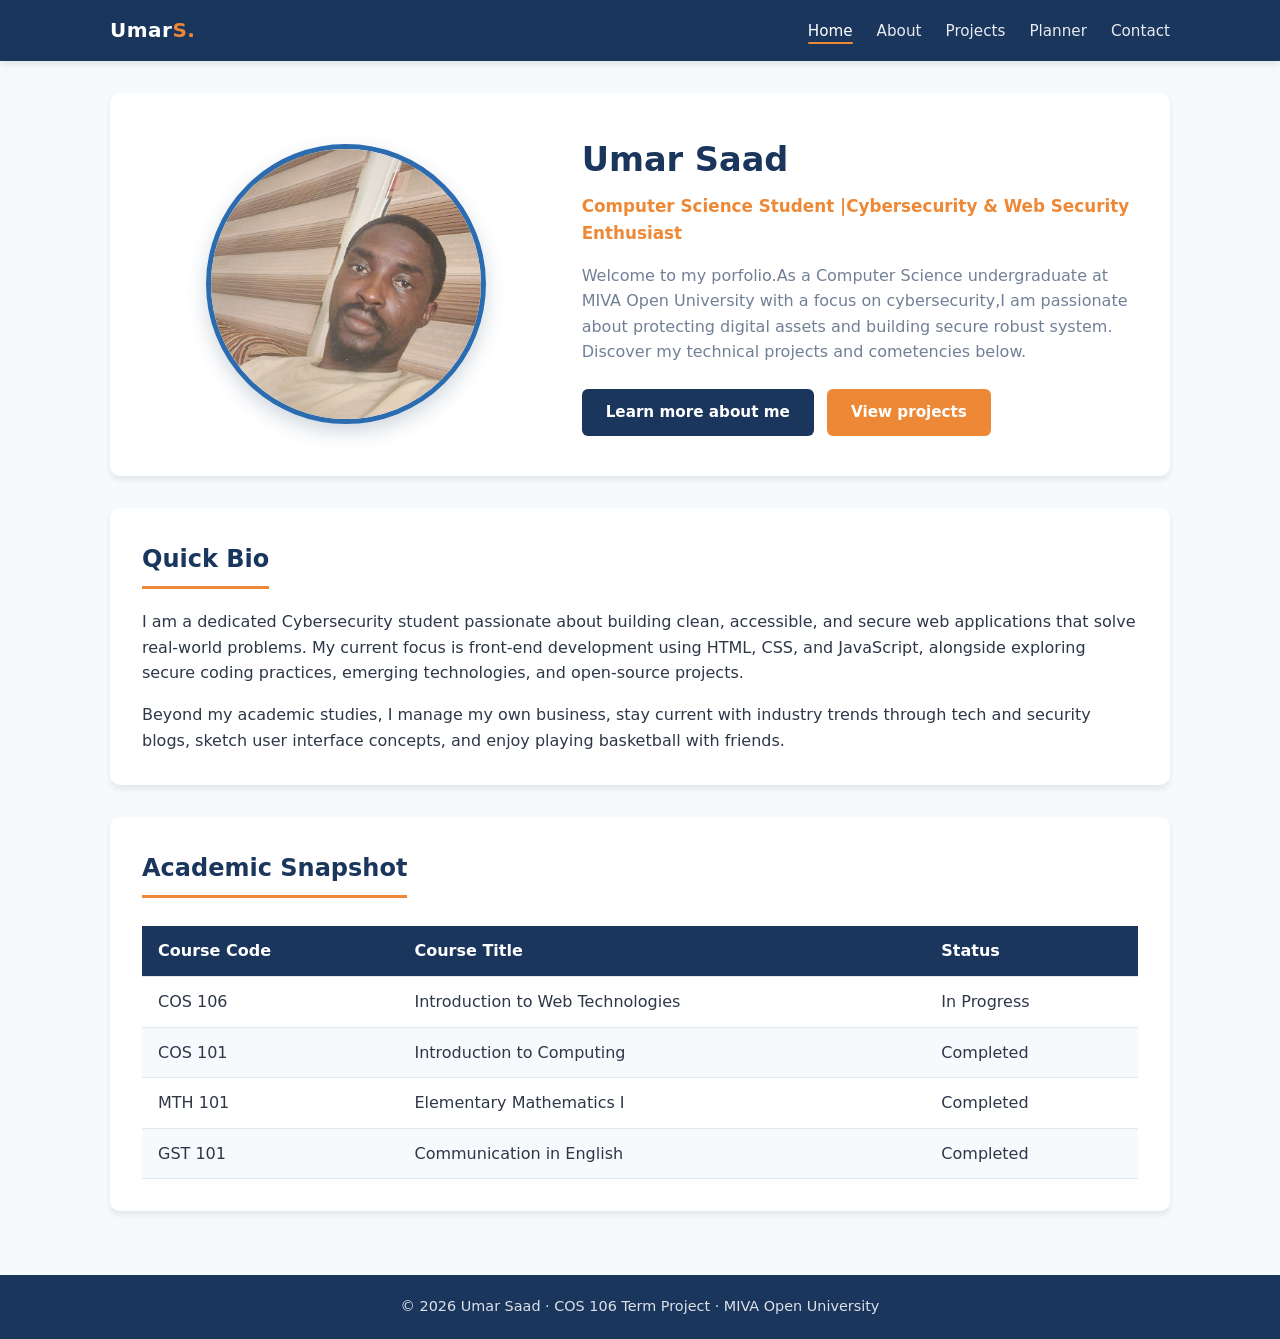
==== index.html @ 8d32801f "Add files via upload" ====
<!DOCTYPE html>
<html lang="en">
<head>
  <meta charset="UTF-8">
  <meta name="viewport" content="width=device-width, initial-scale=1.0">
  <title>Umar Saad | Student Portfolio</title>
  <link rel="stylesheet" href="css/style.css">
</head>
<body>
  <header>
    <div class="nav-container">
      <a href="index.html" class="logo">Umar<span>S.</span></a>
      <button class="menu-toggle" aria-label="Toggle menu">☰</button>
      <nav>
        <ul>
          <li><a href="index.html" class="active">Home</a></li>
          <li><a href="about.html">About</a></li>
          <li><a href="projects.html">Projects</a></li>
          <li><a href="planner.html">Planner</a></li>
          <li><a href="contact.html">Contact</a></li>
        </ul>
      </nav>
    </div>
  </header>

  <main>
    <section class="hero">
      <div>
        <img src="images/MP.jpg" alt="Umar Saad profile photo" class="hero-img"
             onerror="this.src='https://ui-avatars.com/api/?name=Umar+Saad&size=280&background=1a365d&color=fff&bold=true'">
      </div>
      <div class="hero-content">
        <h1>Umar Saad</h1>
        <p class="tagline">Computer Science Student |Cybersecurity & Web Security Enthusiast</p>
        <p>
          Welcome to my porfolio.As a Computer Science undergraduate at MIVA Open University with a
          focus on cybersecurity,I am passionate about protecting digital assets and building secure 
          robust system. Discover my technical projects and cometencies below.
        </p>
        <a href="about.html" class="btn">Learn more about me</a>
        <a href="projects.html" class="btn btn-accent" style="margin-left: 0.5rem;">View projects</a>
      </div>
    </section>

    <section class="section">
      <h2>Quick Bio</h2>
      <p>
        I am a dedicated Cybersecurity student passionate about building clean, accessible, and 
    secure web applications that solve real-world problems. My current focus is front-end 
    development using HTML, CSS, and JavaScript, alongside exploring secure coding practices, 
    emerging technologies, and open-source projects.
      </p>
      <p style="margin-top: 1rem;">
        Beyond my academic studies, I manage my own business, stay current with industry trends 
    through tech and security blogs, sketch user interface concepts, and enjoy playing basketball 
    with friends.
      </p>
    </section>

    <section class="section">
      <h2>Academic Snapshot</h2>
      <div class="table-wrapper">
        <table>
          <thead>
            <tr>
              <th>Course Code</th>
              <th>Course Title</th>
              <th>Status</th>
            </tr>
          </thead>
          <tbody>
            <tr>
              <td>COS 106</td>
              <td>Introduction to Web Technologies</td>
              <td>In Progress</td>
            </tr>
            <tr>
              <td>COS 101</td>
              <td>Introduction to Computing</td>
              <td>Completed</td>
            </tr>
            <tr>
              <td>MTH 101</td>
              <td>Elementary Mathematics I</td>
              <td>Completed</td>
            </tr>
            <tr>
              <td>GST 101</td>
              <td>Communication in English</td>
              <td>Completed</td>
            </tr>
          </tbody>
        </table>
      </div>
    </section>
  </main>

  <footer>
    <p>&copy; 2026 Umar Saad · COS 106 Term Project · MIVA Open University</p>
  </footer>

  <script src="js/script.js"></script>
</body>
</html>
---- css/style.css ----
/* COS 106 - Student Portfolio Stylesheet */
/* Simple, clean, responsive design */

:root {
  --primary: #1a365d;
  --primary-light: #2b6cb0;
  --accent: #ed8936;
  --bg: #f7fafc;
  --card-bg: #ffffff;
  --text: #2d3748;
  --text-light: #718096;
  --border: #e2e8f0;
  --success: #38a169;
  --danger: #e53e3e;
  --shadow: 0 4px 6px rgba(0, 0, 0, 0.08);
  --radius: 10px;
}

* {
  margin: 0;
  padding: 0;
  box-sizing: border-box;
}

html {
  scroll-behavior: smooth;
}

body {
  font-family: 'Segoe UI', system-ui, -apple-system, sans-serif;
  background: var(--bg);
  color: var(--text);
  line-height: 1.6;
  min-height: 100vh;
  display: flex;
  flex-direction: column;
}

/* ========== NAVIGATION ========== */
header {
  background: var(--primary);
  color: white;
  position: sticky;
  top: 0;
  z-index: 100;
  box-shadow: var(--shadow);
}

.nav-container {
  max-width: 1100px;
  margin: 0 auto;
  padding: 0.9rem 1.25rem;
  display: flex;
  justify-content: space-between;
  align-items: center;
}

.logo {
  font-size: 1.25rem;
  font-weight: 700;
  letter-spacing: 0.5px;
  text-decoration: none;
  color: white;
}

.logo span {
  color: var(--accent);
}

nav ul {
  list-style: none;
  display: flex;
  gap: 1.5rem;
}

nav a {
  color: rgba(255, 255, 255, 0.9);
  text-decoration: none;
  font-weight: 500;
  font-size: 0.95rem;
  transition: color 0.25s ease;
  position: relative;
}

nav a:hover,
nav a.active {
  color: white;
}

nav a.active::after,
nav a:hover::after {
  content: '';
  position: absolute;
  bottom: -4px;
  left: 0;
  width: 100%;
  height: 2px;
  background: var(--accent);
  border-radius: 2px;
}

/* Mobile menu button */
.menu-toggle {
  display: none;
  background: none;
  border: none;
  color: white;
  font-size: 1.6rem;
  cursor: pointer;
  padding: 0.25rem;
}

/* ========== MAIN CONTENT ========== */
main {
  flex: 1;
  max-width: 1100px;
  margin: 0 auto;
  padding: 2rem 1.25rem;
  width: 100%;
}

/* ========== HERO / HOMEPAGE ========== */
.hero {
  display: grid;
  grid-template-columns: 1fr 1.4fr;
  gap: 2.5rem;
  align-items: center;
  background: var(--card-bg);
  border-radius: var(--radius);
  padding: 2.5rem;
  box-shadow: var(--shadow);
  margin-bottom: 2rem;
}

.hero-img {
  width: 100%;
  max-width: 280px;
  aspect-ratio: 1;
  object-fit: cover;
  border-radius: 50%;
  border: 5px solid var(--primary-light);
  display: block;
  margin: 0 auto;
  box-shadow: 0 8px 20px rgba(26, 54, 93, 0.2);
  transition: transform 0.3s ease;
}

.hero-img:hover {
  transform: scale(1.03);
}

.hero-content h1 {
  font-size: 2.1rem;
  color: var(--primary);
  margin-bottom: 0.4rem;
}

.hero-content .tagline {
  color: var(--accent);
  font-weight: 600;
  margin-bottom: 1rem;
  font-size: 1.05rem;
}

.hero-content p {
  color: var(--text-light);
  margin-bottom: 1.5rem;
}

.btn {
  display: inline-block;
  background: var(--primary);
  color: white;
  padding: 0.7rem 1.5rem;
  border-radius: 6px;
  text-decoration: none;
  font-weight: 600;
  border: none;
  cursor: pointer;
  transition: background 0.25s ease, transform 0.2s ease;
  font-size: 0.95rem;
}

.btn:hover {
  background: var(--primary-light);
  transform: translateY(-2px);
}

.btn-accent {
  background: var(--accent);
}

.btn-accent:hover {
  background: #dd6b20;
}

/* ========== SECTIONS ========== */
.section {
  background: var(--card-bg);
  border-radius: var(--radius);
  padding: 2rem;
  box-shadow: var(--shadow);
  margin-bottom: 2rem;
}

.section h2 {
  color: var(--primary);
  margin-bottom: 1.25rem;
  font-size: 1.5rem;
  border-bottom: 3px solid var(--accent);
  padding-bottom: 0.5rem;
  display: inline-block;
}

/* ========== ABOUT PAGE ========== */
.about-grid {
  display: grid;
  grid-template-columns: 1fr 1fr;
  gap: 1.5rem;
}

.info-card {
  background: var(--bg);
  border-radius: 8px;
  padding: 1.25rem;
  border-left: 4px solid var(--primary-light);
}

.info-card h3 {
  color: var(--primary);
  margin-bottom: 0.6rem;
  font-size: 1.1rem;
}

.info-card ul {
  padding-left: 1.2rem;
  color: var(--text-light);
}

.info-card li {
  margin-bottom: 0.35rem;
}

.skills-list {
  display: flex;
  flex-wrap: wrap;
  gap: 0.5rem;
  margin-top: 0.5rem;
}

.skill-tag {
  background: var(--primary);
  color: white;
  padding: 0.3rem 0.8rem;
  border-radius: 20px;
  font-size: 0.85rem;
  font-weight: 500;
}

/* ========== PROJECTS ========== */
.projects-grid {
  display: grid;
  grid-template-columns: repeat(auto-fit, minmax(280px, 1fr));
  gap: 1.5rem;
}

.project-card {
  background: var(--bg);
  border-radius: var(--radius);
  overflow: hidden;
  box-shadow: var(--shadow);
  transition: transform 0.3s ease, box-shadow 0.3s ease;
  display: flex;
  flex-direction: column;
}

.project-card:hover {
  transform: translateY(-6px);
  box-shadow: 0 12px 24px rgba(0, 0, 0, 0.12);
}

.project-img {
  width: 100%;
  height: 160px;
  object-fit: cover;
  background: linear-gradient(135deg, var(--primary), var(--primary-light));
}

.project-body {
  padding: 1.25rem;
  flex: 1;
  display: flex;
  flex-direction: column;
}

.project-body h3 {
  color: var(--primary);
  margin-bottom: 0.5rem;
}

.project-body p {
  color: var(--text-light);
  font-size: 0.95rem;
  flex: 1;
  margin-bottom: 1rem;
}

.project-links {
  display: flex;
  gap: 0.75rem;
}

.project-links a {
  font-size: 0.85rem;
  color: var(--primary-light);
  text-decoration: none;
  font-weight: 600;
}

.project-links a:hover {
  color: var(--accent);
}

/* ========== PLANNER ========== */
.planner-form {
  display: flex;
  gap: 0.75rem;
  margin-bottom: 1.5rem;
  flex-wrap: wrap;
}

.planner-form input {
  flex: 1;
  min-width: 200px;
  padding: 0.7rem 1rem;
  border: 1px solid var(--border);
  border-radius: 6px;
  font-size: 1rem;
}

.planner-form input:focus {
  outline: none;
  border-color: var(--primary-light);
  box-shadow: 0 0 0 3px rgba(43, 108, 176, 0.15);
}

.task-list {
  list-style: none;
}

.task-item {
  display: flex;
  align-items: center;
  gap: 0.75rem;
  background: var(--bg);
  padding: 0.9rem 1rem;
  border-radius: 8px;
  margin-bottom: 0.6rem;
  transition: background 0.2s ease;
  animation: fadeIn 0.3s ease;
}

@keyframes fadeIn {
  from { opacity: 0; transform: translateY(8px); }
  to { opacity: 1; transform: translateY(0); }
}

.task-item.completed span {
  text-decoration: line-through;
  color: var(--text-light);
}

.task-item input[type="checkbox"] {
  width: 18px;
  height: 18px;
  cursor: pointer;
  accent-color: var(--success);
}

.task-item span {
  flex: 1;
  font-size: 0.98rem;
}

.task-item .delete-btn {
  background: none;
  border: none;
  color: var(--danger);
  cursor: pointer;
  font-size: 1.1rem;
  padding: 0.2rem 0.4rem;
  border-radius: 4px;
  transition: background 0.2s;
}

.task-item .delete-btn:hover {
  background: rgba(229, 62, 62, 0.1);
}

.empty-msg {
  text-align: center;
  color: var(--text-light);
  padding: 2rem;
  font-style: italic;
}

/* ========== CONTACT ========== */
.contact-form {
  max-width: 550px;
}

.form-group {
  margin-bottom: 1.2rem;
}

.form-group label {
  display: block;
  font-weight: 600;
  margin-bottom: 0.4rem;
  color: var(--primary);
  font-size: 0.95rem;
}

.form-group input,
.form-group textarea {
  width: 100%;
  padding: 0.75rem 1rem;
  border: 1px solid var(--border);
  border-radius: 6px;
  font-size: 1rem;
  font-family: inherit;
  transition: border-color 0.2s;
}

.form-group input:focus,
.form-group textarea:focus {
  outline: none;
  border-color: var(--primary-light);
  box-shadow: 0 0 0 3px rgba(43, 108, 176, 0.15);
}

.form-group textarea {
  min-height: 130px;
  resize: vertical;
}

.error-msg {
  color: var(--danger);
  font-size: 0.85rem;
  margin-top: 0.3rem;
  display: none;
}

.form-group.error input,
.form-group.error textarea {
  border-color: var(--danger);
}

.form-group.error .error-msg {
  display: block;
}

.success-banner {
  background: #c6f6d5;
  color: #22543d;
  padding: 1rem;
  border-radius: 8px;
  margin-bottom: 1.5rem;
  display: none;
  font-weight: 500;
}

/* ========== TABLE (example academic record) ========== */
.table-wrapper {
  overflow-x: auto;
}

table {
  width: 100%;
  border-collapse: collapse;
  margin-top: 0.5rem;
}

th, td {
  padding: 0.75rem 1rem;
  text-align: left;
  border-bottom: 1px solid var(--border);
}

th {
  background: var(--primary);
  color: white;
  font-weight: 600;
}

tr:nth-child(even) {
  background: var(--bg);
}

/* ========== MEDIA ========== */
.media-section {
  margin-top: 1.5rem;
}

.media-section video,
.media-section audio {
  width: 100%;
  max-width: 480px;
  border-radius: 8px;
  margin-top: 0.75rem;
}

/* ========== FOOTER ========== */
footer {
  background: var(--primary);
  color: rgba(255, 255, 255, 0.85);
  text-align: center;
  padding: 1.25rem;
  font-size: 0.9rem;
  margin-top: auto;
}

footer a {
  color: var(--accent);
  text-decoration: none;
}

/* ========== RESPONSIVE ========== */
@media (max-width: 768px) {
  .menu-toggle {
    display: block;
  }

  nav ul {
    display: none;
    position: absolute;
    top: 100%;
    left: 0;
    right: 0;
    background: var(--primary);
    flex-direction: column;
    padding: 1rem;
    gap: 0.75rem;
    box-shadow: 0 8px 16px rgba(0,0,0,0.15);
  }

  nav ul.open {
    display: flex;
  }

  .hero {
    grid-template-columns: 1fr;
    text-align: center;
    padding: 1.75rem;
  }

  .hero-img {
    max-width: 200px;
  }

  .about-grid {
    grid-template-columns: 1fr;
  }

  .planner-form {
    flex-direction: column;
  }

  .planner-form input {
    min-width: 100%;
  }

  main {
    padding: 1.5rem 1rem;
  }

  .section {
    padding: 1.5rem;
  }
}

@media (max-width: 480px) {
  .hero-content h1 {
    font-size: 1.7rem;
  }

  .nav-container {
    padding: 0.75rem 1rem;
  }
}
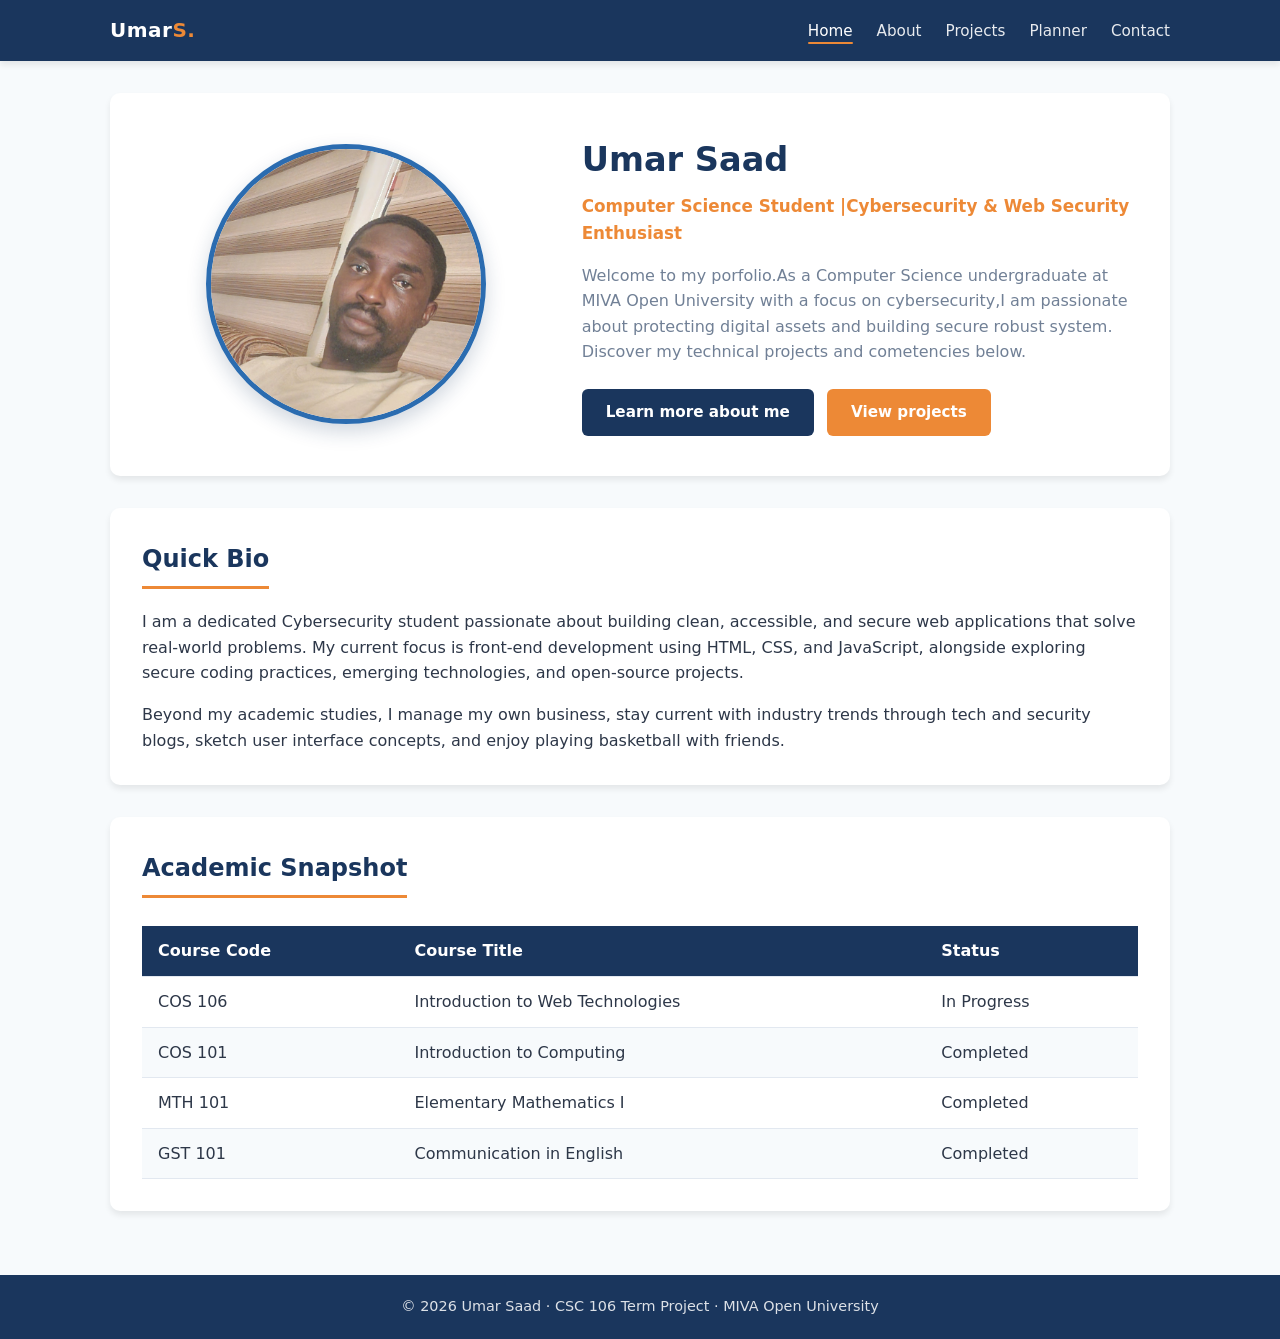
==== commit f1eb4e25: "Update course code in footer text" ====
--- a/index.html
+++ b/index.html
@@ -96,9 +96,9 @@
   </main>
 
   <footer>
-    <p>&copy; 2026 Umar Saad · COS 106 Term Project · MIVA Open University</p>
+    <p>&copy; 2026 Umar Saad · CSC 106 Term Project · MIVA Open University</p>
   </footer>
 
   <script src="js/script.js"></script>
 </body>
-</html>+</html>
